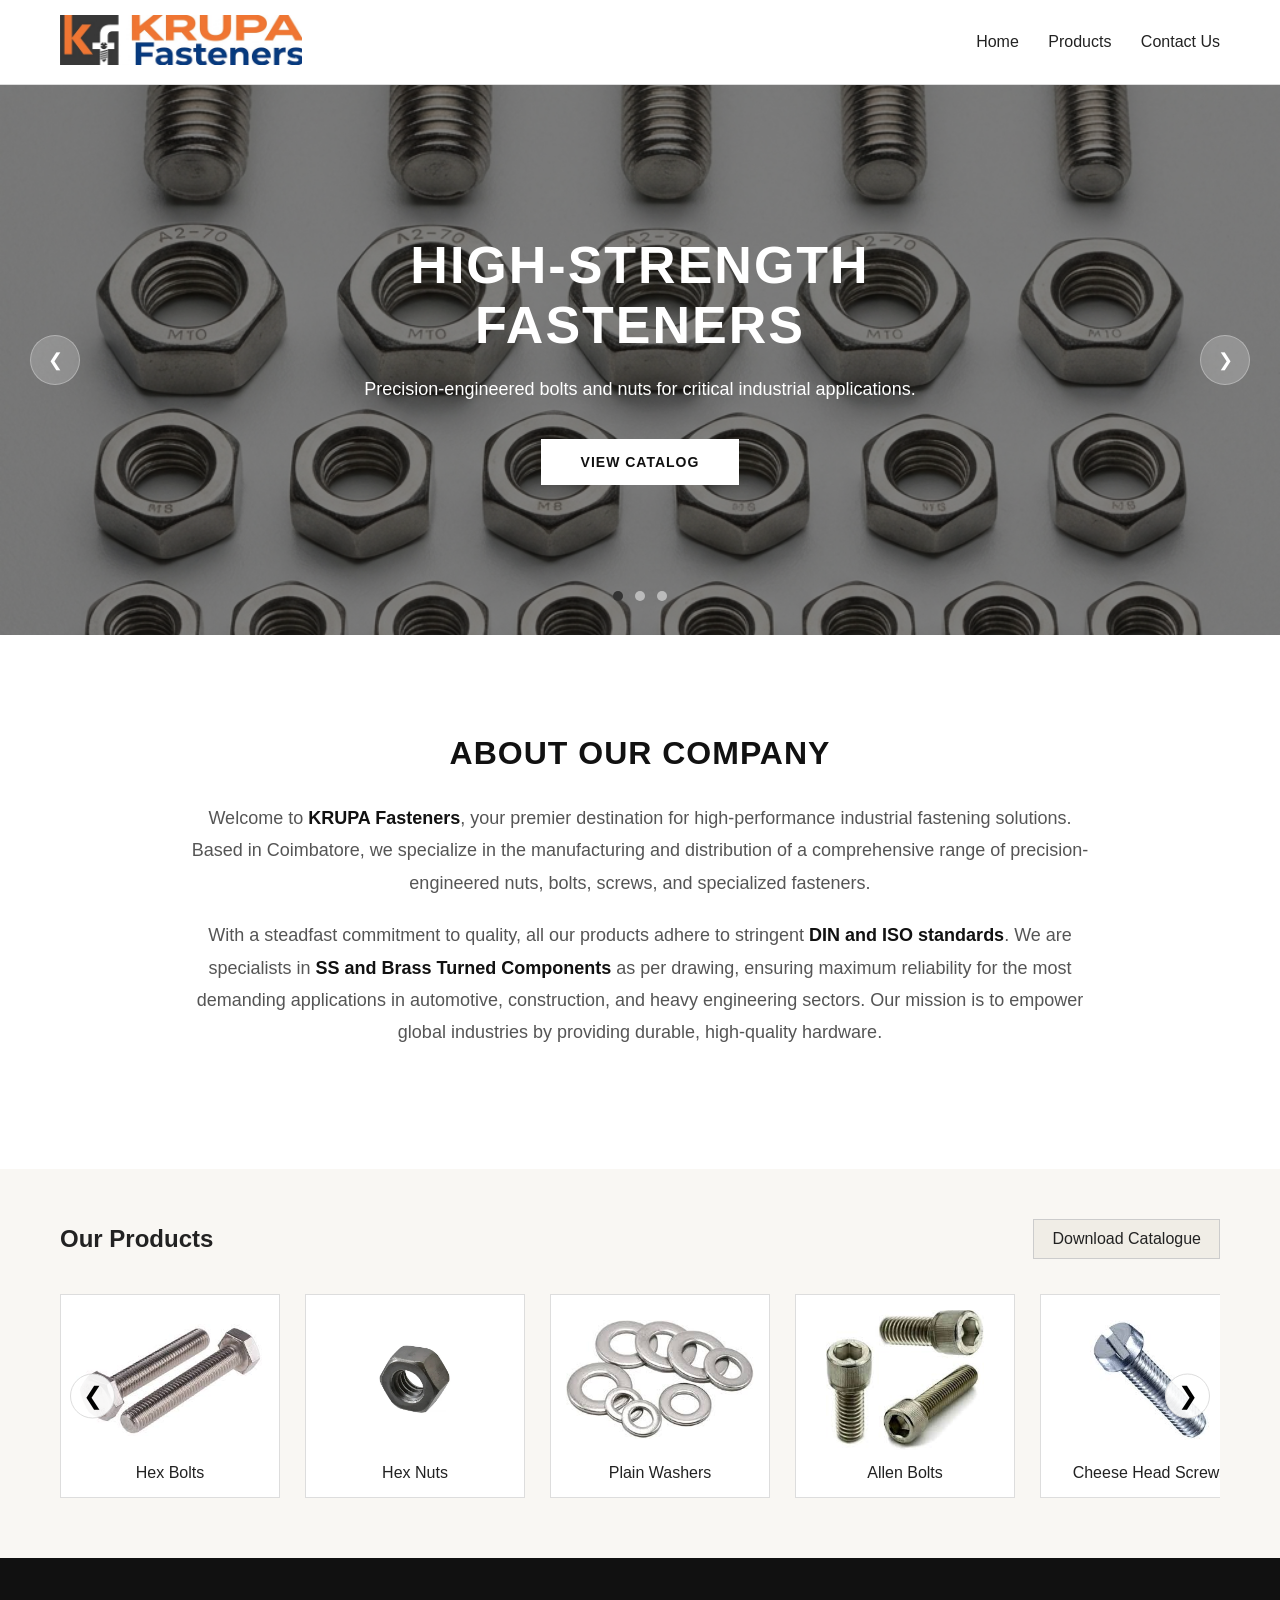
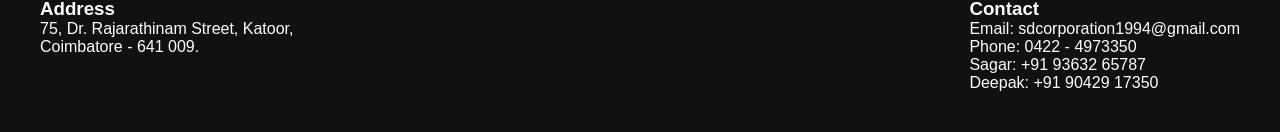
==== index.html @ 567b748f "test" ====
<!DOCTYPE html>
<html lang="en">
<head>
    <meta charset="UTF-8">
    <title>KRUPA Fasteners</title>
    <link rel="stylesheet" href="css/style.css">
</head>
<body>

<!-- NAVBAR -->
<header class="navbar">
    <div class="logo">
        <img src="assets/logo.png" alt="Company Logo">
    </div>
    <nav>
        <a href="index.html">Home</a>
        <a href="products.html">Products</a>
        <a href="contact.html">Contact Us</a>
    </nav>
</header>

<!-- HERO SLIDER -->
<section class="slider">
    <div class="slides">
        <div class="slide active">
            <img src="assets/slide1.png" alt="Industrial Bolts">
            <div class="slide-content">
                <h1>High-Strength Fasteners</h1>
                <p>Precision-engineered bolts and nuts for critical industrial applications.</p>
                <a href="products.html" class="hero-btn">View Catalog</a>
            </div>
        </div>
        
        <div class="slide">
            <img src="assets/slide2.png" alt="Manufacturing Facility">
            <div class="slide-content">
                <h1>Global Supply Chain</h1>
                <p>Trusted by major industries worldwide for consistent quality and reliability.</p>
                <a href="contact.html" class="hero-btn">Get a Quote</a>
            </div>
        </div>

        <div class="slide">
            <img src="assets/slide3.png" alt="Precision Screws">
            <div class="slide-content">
                <h1>Quality Assured</h1>
                <p>Every fastener is tested to meet international DIN and ISO standards.</p>
                <a href="products.html" class="hero-btn">Explore Products</a>
            </div>
        </div>
    </div>

    <button class="arrow left">&#10094;</button>
    <button class="arrow right">&#10095;</button>

    <div class="dots">
        <span class="dot active"></span>
        <span class="dot"></span>
        <span class="dot"></span>
    </div>
</section>

<!-- ABOUT -->
<section class="about">
    <h2>About Our Company</h2>
    <p>
        Welcome to <strong>KRUPA Fasteners</strong>, your premier destination for high-performance industrial fastening solutions. Based in Coimbatore, we specialize in the manufacturing and distribution of a comprehensive range of precision-engineered nuts, bolts, screws, and specialized fasteners. 
    </p>
    <p>
        With a steadfast commitment to quality, all our products adhere to stringent <strong>DIN and ISO standards</strong>. We are specialists in <strong>SS and Brass Turned Components</strong> as per drawing, ensuring maximum reliability for the most demanding applications in automotive, construction, and heavy engineering sectors. Our mission is to empower global industries by providing durable, high-quality hardware.
    </p>
</section>

<!-- PRODUCT CAROUSEL -->
<section class="product-carousel">

    <div class="products-header">
        <h2>Our Products</h2>
        <a href="assets/catalogue.pdf" class="catalogue-btn" download>
            Download Catalogue
        </a>
    </div>

    <div class="carousel-container">
        <button class="c-arrow c-left">&#10094;</button>
        
        <div class="carousel-track">
            <div class="product-card" data-product="hex-bolts">
                <img src="assets/products/hex-bolts.png" alt="">
                <span>Hex Bolts</span>
            </div>

            <div class="product-card" data-product="hex-nuts">
                <img src="assets/products/hex-nuts.png" alt="">
                <span>Hex Nuts</span>
            </div>

            <div class="product-card" data-product="plain-washers">
                <img src="assets/products/plain-washers.png" alt="">
                <span>Plain Washers</span>
            </div>

            <div class="product-card" data-product="allen-bolts">
                <img src="assets/products/allen-bolts.png" alt="">
                <span>Allen Bolts</span>
            </div>

            <div class="product-card" data-product="cheese-head-screws">
                <img src="assets/products/cheese-head-screws.png" alt="">
                <span>Cheese Head Screws</span>
            </div>

            <div class="product-card" data-product="fully-threaded-studs">
                <img src="assets/products/fully-threaded-studs.png" alt="">
                <span>Fully Threaded Studs</span>
            </div>

        </div>

        <button class="c-arrow c-right">&#10095;</button>
    </div>
</section>


<footer>
    <div class="footer-content">
        <div>
            <h3>Address</h3>
            <p>75, Dr. Rajarathinam Street, Katoor,</p>
            <p>Coimbatore - 641 009.</p>
        </div>
        <div>
            <h3>Contact</h3>
            <p>Email: sdcorporation1994@gmail.com</p>
            <p>Phone: 0422 - 4973350</p>
            <p>Sagar: +91 93632 65787</p>
            <p>Deepak: +91 90429 17350</p>
        </div>
    </div>
</footer>

<script src="js/script.js"></script>
</body>
</html>
---- css/style.css ----
* {
    margin: 0;
    padding: 0;
    box-sizing: border-box;
    font-family: Arial, sans-serif;
}

body {
    background: #f9f7f3;
    color: #222;
}

/* NAVBAR */
.navbar {
    display: flex;
    justify-content: space-between;
    align-items: center;
    padding: 15px 60px;
    background: #fff;
    border-bottom: 1px solid #ddd;
}

.logo img {
    height: 50px;
}

.navbar nav a {
    margin-left: 25px;
    text-decoration: none;
    color: #222;
}

/* SLIDER */
.slider {
    position: relative;
    height: 550px;
    background: #000;
}

.slides {
    position: relative;
    height: 100%;
}

.slide {
    position: absolute;
    inset: 0;
    width: 100%;
    height: 100%;
    opacity: 0;
    transition: opacity 1s ease-in-out;
    display: flex;
    align-items: center;
    justify-content: center;
    text-align: center;
}

.slide.active {
    opacity: 1;
    z-index: 1;
}

.slide img {
    position: absolute;
    inset: 0;
    width: 100%;
    height: 100%;
    object-fit: cover;
    filter: brightness(50%); /* Darken image for text clarity */
}

.slide-content {
    position: relative;
    z-index: 2;
    color: #fff;
    max-width: 800px;
    padding: 20px;
    transform: translateY(20px);
    transition: all 0.8s ease-out 0.3s;
    opacity: 0;
}

.slide.active .slide-content {
    transform: translateY(0);
    opacity: 1;
}

.slide-content h1 {
    font-size: 52px;
    text-transform: uppercase;
    letter-spacing: 2px;
    margin-bottom: 20px;
    font-weight: 800;
}

.slide-content p {
    font-size: 18px;
    margin-bottom: 35px;
    line-height: 1.6;
}

.hero-btn {
    display: inline-block;
    padding: 15px 40px;
    background: #fff;
    color: #111;
    text-decoration: none;
    font-weight: bold;
    text-transform: uppercase;
    font-size: 14px;
    letter-spacing: 1px;
    transition: all 0.3s;
}

.hero-btn:hover {
    background: #111;
    color: #fff;
}

.arrow {
    position: absolute;
    top: 50%;
    transform: translateY(-50%);
    background: rgba(255,255,255,0.2);
    color: #fff;
    border: 1px solid rgba(255,255,255,0.3);
    width: 50px;
    height: 50px;
    border-radius: 50%;
    font-size: 18px;
    cursor: pointer;
    z-index: 10;
    transition: all 0.3s;
    display: flex;
    align-items: center;
    justify-content: center;
}

.arrow:hover {
    background: #fff;
    color: #111;
}

.arrow.left { left: 30px; }
.arrow.right { right: 30px; }

.dots {
    position: absolute;
    bottom: 30px;
    width: 100%;
    text-align: center;
    z-index: 10;
}

.dot {
    height: 10px;
    width: 10px;
    background: #bbb;
    display: inline-block;
    border-radius: 50%;
    margin: 0 4px;
    cursor: pointer;
}

.dot.active {
    background: #333;
}

/* ABOUT */
.about {
    padding: 100px 20px;
    text-align: center;
    background: #fff;
}

.about h2 {
    font-size: 32px;
    margin-bottom: 30px;
    text-transform: uppercase;
    letter-spacing: 1px;
    color: #111;
}

.about p {
    max-width: 900px;
    margin: 0 auto 20px auto;
    font-size: 18px;
    line-height: 1.8;
    color: #555;
}

.about strong {
    color: #111;
}

/* PRODUCT CAROUSEL */
.product-carousel {
    padding: 50px 60px;
    overflow: hidden;
}

.products-header {
    display: flex;
    justify-content: space-between;
    align-items: center;
    margin-bottom: 25px;
}

.catalogue-btn {
    padding: 10px 18px;
    border: 1px solid #ccc;
    background: #f0ede6;
    color: #222;
    text-decoration: none;
}

.catalogue-btn:hover {
    background: #222;
    color: #fff;
}

.carousel-container {
    position: relative;
    display: flex;
    align-items: center;
    overflow: hidden;
}

.carousel-track {
    display: flex;
    transition: transform 0.5s ease-in-out;
    padding: 10px 0;
}

.c-arrow {
    position: absolute;
    top: 50%;
    transform: translateY(-50%);
    background: rgba(255, 255, 255, 0.9);
    border: 1px solid #ddd;
    font-size: 24px;
    padding: 10px;
    cursor: pointer;
    z-index: 5;
    border-radius: 50%;
    width: 45px;
    height: 45px;
    display: flex;
    align-items: center;
    justify-content: center;
    transition: background 0.3s, color 0.3s;
}

.c-arrow:hover {
    background: #111;
    color: #fff;
}

.c-left { left: 10px; }
.c-right { right: 10px; }

.product-card {
    min-width: 220px;
    margin-right: 25px;
    background: #fff;
    border: 1px solid #ddd;
    padding: 15px;
    text-align: center;
    cursor: pointer;
    transition: transform 0.3s, box-shadow 0.3s;
}

.product-card img {
    width: 100%;
    height: 140px;
    object-fit: contain;
    margin-bottom: 10px;
}

.product-card:hover {
    transform: translateY(-6px);
    box-shadow: 0 10px 25px rgba(0,0,0,0.1);
}


/* FOOTER */
footer {
    background: #111;
    color: #fff;
    padding: 40px;
}

.footer-content {
    display: flex;
    justify-content: space-between;
}

/* RESPONSIVE */
@media (max-width: 768px) {
    .navbar {
        flex-direction: column;
        gap: 15px;
    }

    .products-header {
        flex-direction: column;
        gap: 15px;
    }

    .footer-content {
        flex-direction: column;
        text-align: center;
        gap: 20px;
    }
}

/* -------- SINGLE PRODUCT LISTING -------- */

.product-listing {
    padding: 80px 20px;
    background: #f9f7f3;
}

.product-card-single {
    max-width: 1100px;
    margin: 0 auto;
    background: #fff;
    border: 1px solid #ddd;
    display: flex;
    align-items: flex-start;
    gap: 60px;
    padding: 60px;
}

.product-image-side {
    flex: 1;
    display: flex;
    justify-content: center;
    background: #fdfcf9;
    padding: 40px;
    border: 1px solid #eee;
}

.product-image-side img {
    width: 100%;
    max-width: 450px;
    height: auto;
    object-fit: contain;
}

.product-info-side {
    flex: 1.2;
}

.product-info-side h1 {
    font-size: 36px;
    color: #111;
    margin-bottom: 20px;
    border-bottom: 2px solid #111;
    padding-bottom: 15px;
    display: inline-block;
}

#productDescription {
    font-size: 16px;
    line-height: 1.8;
    color: #444;
}

#productDescription ul {
    margin-top: 20px;
    padding-left: 20px;
    list-style-type: square;
}

#productDescription li {
    margin-bottom: 12px;
}

.inquiry-btn {
    display: inline-block;
    margin-top: 40px;
    background: #111;
    color: #fff;
    padding: 18px 45px;
    text-decoration: none;
    text-transform: uppercase;
    font-weight: bold;
    font-size: 14px;
    letter-spacing: 1px;
    transition: background 0.3s;
}

.inquiry-btn:hover {
    background: #333;
}

/* MOBILE */
@media (max-width: 992px) {
    .product-card-single {
        flex-direction: column;
        padding: 40px 20px;
        gap: 40px;
    }

    .product-image-side, .product-info-side {
        flex: none;
        width: 100%;
    }

    .product-info-side h1 {
        font-size: 28px;
    }
}

/* -------- PRODUCTS CATALOG PAGE -------- */

.products-hero {
    background: #111;
    color: #fff;
    padding: 80px 20px;
    text-align: center;
}

.products-hero h1 {
    font-size: 42px;
    margin-bottom: 10px;
}

.category-nav {
    display: flex;
    justify-content: center;
    gap: 20px;
    padding: 20px;
    background: #fff;
    position: sticky;
    top: 0;
    z-index: 10;
    border-bottom: 1px solid #ddd;
}

.category-nav a {
    text-decoration: none;
    color: #666;
    font-weight: 600;
    font-size: 14px;
    text-transform: uppercase;
}

.category-nav a:hover {
    color: #111;
}

.products-container {
    padding: 40px 60px;
}

.category-section {
    margin-bottom: 60px;
    scroll-margin-top: 80px; /* Offset for sticky nav */
}

.category-header {
    border-left: 5px solid #111;
    padding-left: 15px;
    margin-bottom: 30px;
}


.category-header h2 {
    font-size: 28px;
    color: #111;
    text-transform: uppercase;
}

.product-grid {
    display: grid;
    grid-template-columns: repeat(auto-fill, minmax(220px, 1fr));
    gap: 30px;
}

/* Redefining product card for grid use */
.category-section .product-card {
    margin-right: 0;
    min-width: unset;
}

.navbar nav a.active {
    font-weight: bold;
    border-bottom: 2px solid #111;
}

@media (max-width: 768px) {
    .products-container {
        padding: 30px 20px;
    }
    
    .category-nav {
        overflow-x: auto;
        justify-content: flex-start;
        padding: 15px 20px;
    }
    
    .category-nav a {
        white-space: nowrap;
    }
    
    .products-hero h1 {
        font-size: 32px;
    }
}

/* -------- CONTACT US PAGE -------- */

.contact-hero {
    background: #111;
    color: #fff;
    padding: 80px 20px;
    text-align: center;
}

.contact-wrapper {
    max-width: 1100px;
    margin: 60px auto;
    padding: 0 20px;
}

.contact-grid {
    display: grid;
    grid-template-columns: 1fr 1.5fr;
    gap: 50px;
    background: #fff;
    border: 1px solid #ddd;
}

.contact-info-panel {
    background: #fdfcf9;
    padding: 40px;
    border-right: 1px solid #eee;
}

.info-item {
    margin-bottom: 35px;
}

.info-item h3 {
    font-size: 14px;
    text-transform: uppercase;
    color: #888;
    letter-spacing: 1.5px;
    margin-bottom: 10px;
}

.info-item p {
    font-size: 18px;
    color: #111;
    font-weight: 500;
}

.contact-form-panel {
    padding: 40px;
}

.contact-form-panel h2 {
    font-size: 24px;
    margin-bottom: 25px;
}

.form-group {
    margin-bottom: 20px;
}

.form-group label {
    display: block;
    margin-bottom: 8px;
    font-size: 14px;
    font-weight: 600;
}

.form-group input, 
.form-group textarea {
    width: 100%;
    padding: 12px;
    border: 1px solid #ccc;
    font-size: 16px;
}

.form-group textarea {
    height: 150px;
    resize: none;
}

.submit-btn {
    background: #111;
    color: #fff;
    padding: 15px 30px;
    border: none;
    font-size: 16px;
    cursor: pointer;
    text-transform: uppercase;
    font-weight: bold;
    transition: background 0.3s;
}

.submit-btn:hover {
    background: #333;
}

.map-section {
    margin-top: 60px;
}

.map-container {
    width: 100%;
    height: 400px;
    background: #eee;
    border: 1px solid #ddd;
}

@media (max-width: 900px) {
    .contact-grid {
        grid-template-columns: 1fr;
    }
    
    .contact-info-panel {
        border-right: none;
        border-bottom: 1px solid #eee;
    }
}
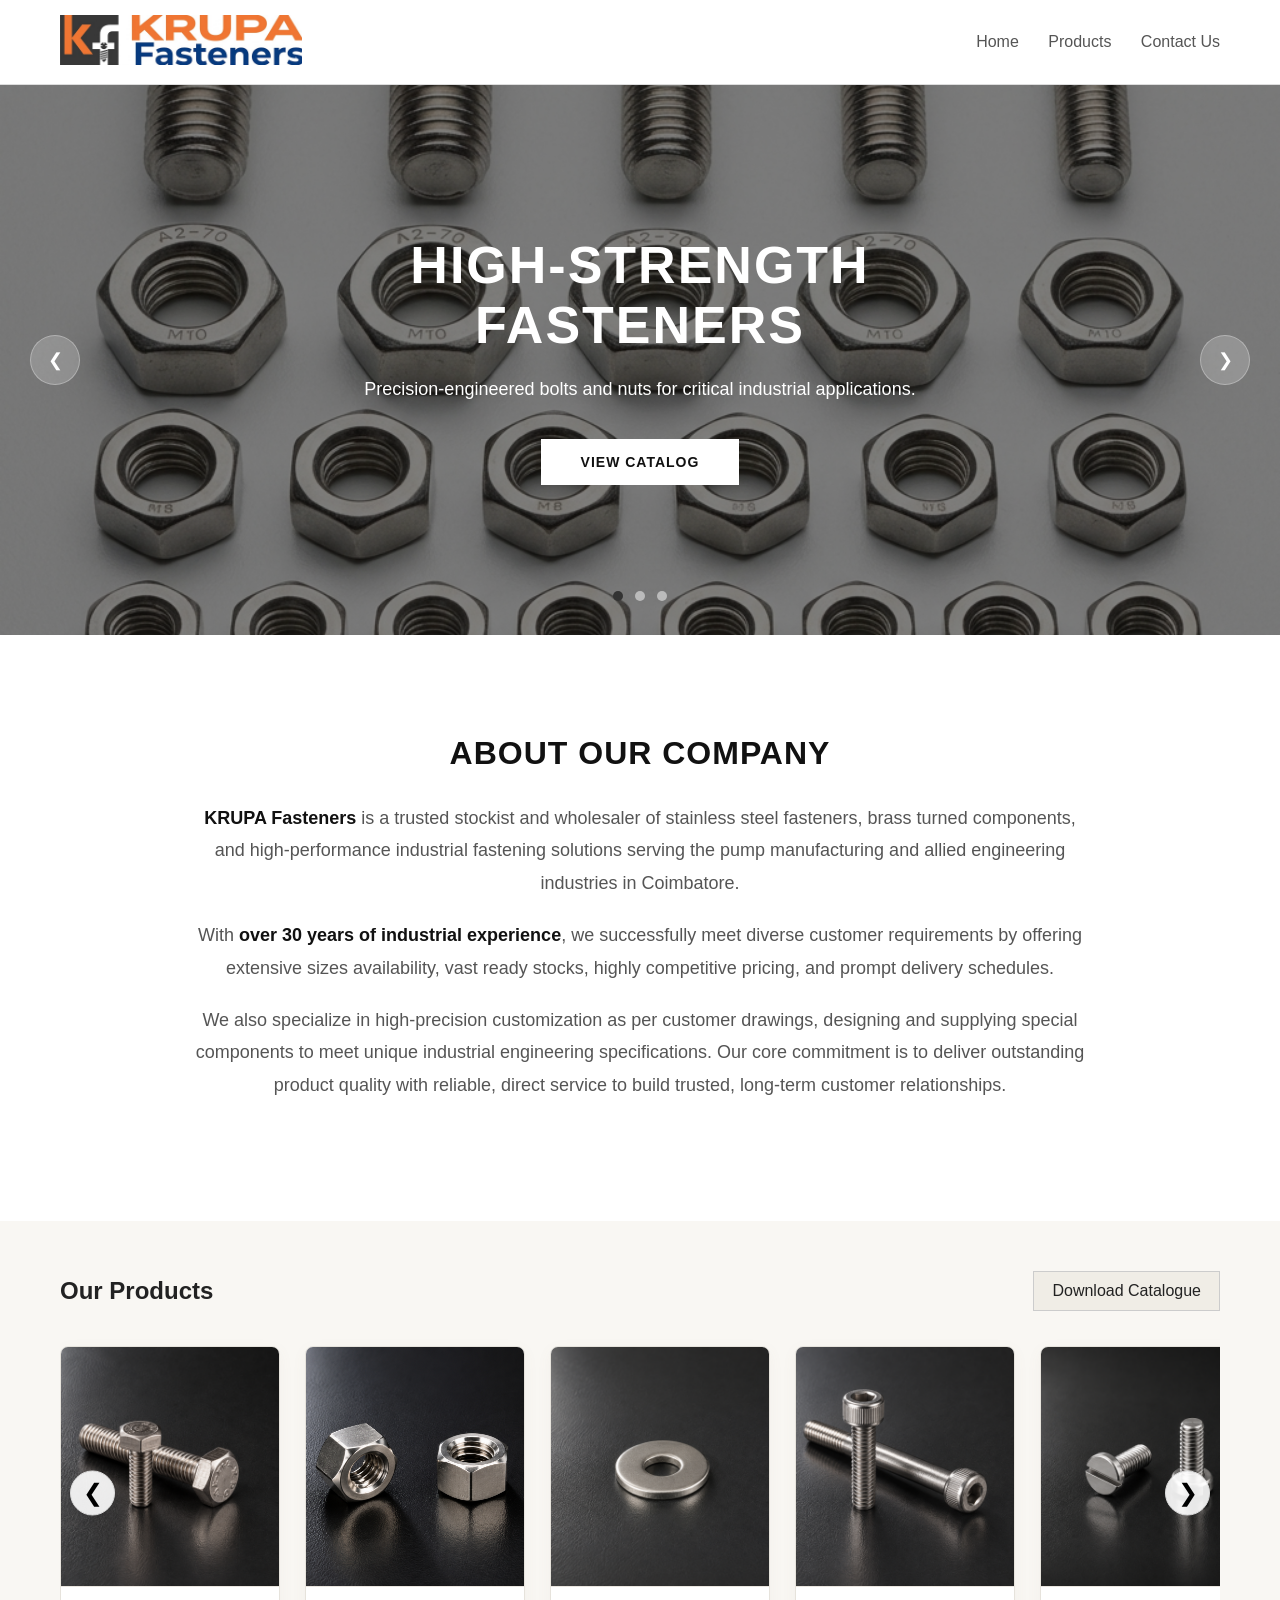
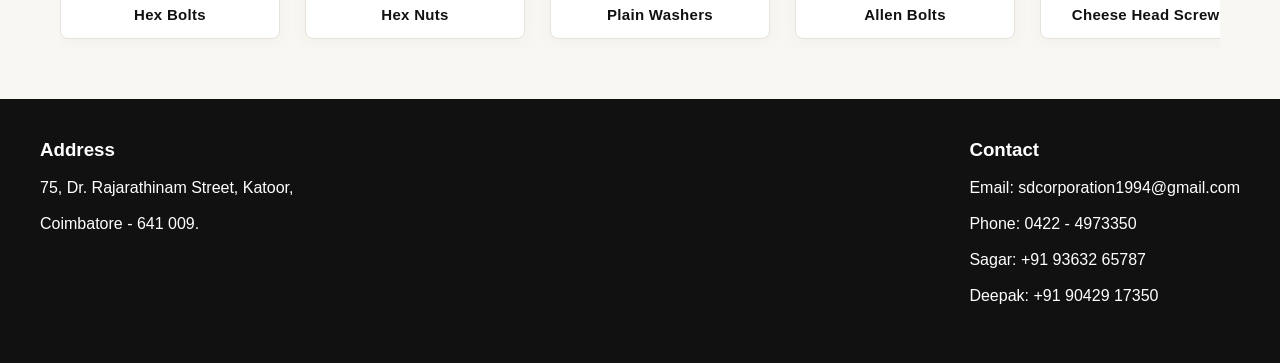
==== commit b42b3717: "v2" ====
--- a/index.html
+++ b/index.html
@@ -1,144 +1,158 @@
 <!DOCTYPE html>
 <html lang="en">
+
 <head>
     <meta charset="UTF-8">
+    <meta name="viewport" content="width=device-width, initial-scale=1.0">
     <title>KRUPA Fasteners</title>
     <link rel="stylesheet" href="css/style.css">
 </head>
+
 <body>
 
-<!-- NAVBAR -->
-<header class="navbar">
-    <div class="logo">
-        <img src="assets/logo.png" alt="Company Logo">
-    </div>
-    <nav>
-        <a href="index.html">Home</a>
-        <a href="products.html">Products</a>
-        <a href="contact.html">Contact Us</a>
-    </nav>
-</header>
+    <!-- NAVBAR -->
+    <header class="navbar">
+        <div class="logo">
+            <img src="assets/logo.png" alt="Company Logo">
+        </div>
+        <nav>
+            <a href="index.html">Home</a>
+            <a href="products.html">Products</a>
+            <a href="contact.html">Contact Us</a>
+        </nav>
+    </header>
 
-<!-- HERO SLIDER -->
-<section class="slider">
-    <div class="slides">
-        <div class="slide active">
-            <img src="assets/slide1.png" alt="Industrial Bolts">
-            <div class="slide-content">
-                <h1>High-Strength Fasteners</h1>
-                <p>Precision-engineered bolts and nuts for critical industrial applications.</p>
-                <a href="products.html" class="hero-btn">View Catalog</a>
+    <!-- HERO SLIDER -->
+    <section class="slider">
+        <div class="slides">
+            <div class="slide active">
+                <img src="assets/slide1.png" alt="Industrial Bolts">
+                <div class="slide-content">
+                    <h1>High-Strength Fasteners</h1>
+                    <p>Precision-engineered bolts and nuts for critical industrial applications.</p>
+                    <a href="products.html" class="hero-btn">View Catalog</a>
+                </div>
             </div>
-        </div>
-        
-        <div class="slide">
-            <img src="assets/slide2.png" alt="Manufacturing Facility">
-            <div class="slide-content">
-                <h1>Global Supply Chain</h1>
-                <p>Trusted by major industries worldwide for consistent quality and reliability.</p>
-                <a href="contact.html" class="hero-btn">Get a Quote</a>
+
+            <div class="slide">
+                <img src="assets/slide2.png" alt="Manufacturing Facility">
+                <div class="slide-content">
+                    <h1>Global Supply Chain</h1>
+                    <p>Trusted by major industries worldwide for consistent quality and reliability.</p>
+                    <a href="contact.html" class="hero-btn">Get a Quote</a>
+                </div>
+            </div>
+
+            <div class="slide">
+                <img src="assets/slide3.png" alt="Precision Screws">
+                <div class="slide-content">
+                    <h1>Quality Assured</h1>
+                    <p>Every fastener is tested to meet international DIN and ISO standards.</p>
+                    <a href="products.html" class="hero-btn">Explore Products</a>
+                </div>
             </div>
         </div>
 
-        <div class="slide">
-            <img src="assets/slide3.png" alt="Precision Screws">
-            <div class="slide-content">
-                <h1>Quality Assured</h1>
-                <p>Every fastener is tested to meet international DIN and ISO standards.</p>
-                <a href="products.html" class="hero-btn">Explore Products</a>
+        <button class="arrow left">&#10094;</button>
+        <button class="arrow right">&#10095;</button>
+
+        <div class="dots">
+            <span class="dot active"></span>
+            <span class="dot"></span>
+            <span class="dot"></span>
+        </div>
+    </section>
+
+    <!-- ABOUT -->
+    <section class="about">
+        <h2>About Our Company</h2>
+        <p>
+            <strong>KRUPA Fasteners</strong> is a trusted stockist and wholesaler of stainless steel fasteners, brass
+            turned components, and high-performance industrial fastening solutions serving the pump manufacturing and
+            allied engineering industries in Coimbatore.
+        </p>
+        <p>
+            With <strong>over 30 years of industrial experience</strong>, we successfully meet diverse customer
+            requirements by offering extensive sizes availability, vast ready stocks, highly competitive pricing, and
+            prompt delivery schedules.
+        </p>
+        <p>
+            We also specialize in high-precision customization as per customer drawings, designing and supplying special
+            components to meet unique industrial engineering specifications. Our core commitment is to deliver
+            outstanding product quality with reliable, direct service to build trusted, long-term customer
+            relationships.
+        </p>
+    </section>
+
+    <!-- PRODUCT CAROUSEL -->
+    <section class="product-carousel">
+
+        <div class="products-header">
+            <h2>Our Products</h2>
+            <a href="assets/catalogue.pdf" class="catalogue-btn" download>
+                Download Catalogue
+            </a>
+        </div>
+
+        <div class="carousel-container">
+            <button class="c-arrow c-left">&#10094;</button>
+
+            <div class="carousel-track">
+                <div class="product-card" data-product="hex-bolts">
+                    <img src="assets/products/hex-bolts.png" alt="">
+                    <span>Hex Bolts</span>
+                </div>
+
+                <div class="product-card" data-product="hex-nuts">
+                    <img src="assets/products/hex-nuts.png" alt="">
+                    <span>Hex Nuts</span>
+                </div>
+
+                <div class="product-card" data-product="plain-washers">
+                    <img src="assets/products/plain-washers.png" alt="">
+                    <span>Plain Washers</span>
+                </div>
+
+                <div class="product-card" data-product="allen-bolts">
+                    <img src="assets/products/allen-bolts.png" alt="">
+                    <span>Allen Bolts</span>
+                </div>
+
+                <div class="product-card" data-product="cheese-head-screws">
+                    <img src="assets/products/cheese-head-screws.png" alt="">
+                    <span>Cheese Head Screws</span>
+                </div>
+
+                <div class="product-card" data-product="fully-threaded-studs">
+                    <img src="assets/products/fully-threaded-studs.png" alt="">
+                    <span>Fully Threaded Studs</span>
+                </div>
+
+            </div>
+
+            <button class="c-arrow c-right">&#10095;</button>
+        </div>
+    </section>
+
+
+    <footer>
+        <div class="footer-content">
+            <div>
+                <h3>Address</h3><br />
+                <p>75, Dr. Rajarathinam Street, Katoor,</p><br />
+                <p>Coimbatore - 641 009.</p><br />
+            </div>
+            <div>
+                <h3>Contact</h3><br />
+                <p>Email: sdcorporation1994@gmail.com</p><br />
+                <p>Phone: 0422 - 4973350</p><br />
+                <p>Sagar: +91 93632 65787</p><br />
+                <p>Deepak: +91 90429 17350</p><br />
             </div>
         </div>
-    </div>
+    </footer>
 
-    <button class="arrow left">&#10094;</button>
-    <button class="arrow right">&#10095;</button>
+    <script src="js/script.js"></script>
+</body>
 
-    <div class="dots">
-        <span class="dot active"></span>
-        <span class="dot"></span>
-        <span class="dot"></span>
-    </div>
-</section>
-
-<!-- ABOUT -->
-<section class="about">
-    <h2>About Our Company</h2>
-    <p>
-        Welcome to <strong>KRUPA Fasteners</strong>, your premier destination for high-performance industrial fastening solutions. Based in Coimbatore, we specialize in the manufacturing and distribution of a comprehensive range of precision-engineered nuts, bolts, screws, and specialized fasteners. 
-    </p>
-    <p>
-        With a steadfast commitment to quality, all our products adhere to stringent <strong>DIN and ISO standards</strong>. We are specialists in <strong>SS and Brass Turned Components</strong> as per drawing, ensuring maximum reliability for the most demanding applications in automotive, construction, and heavy engineering sectors. Our mission is to empower global industries by providing durable, high-quality hardware.
-    </p>
-</section>
-
-<!-- PRODUCT CAROUSEL -->
-<section class="product-carousel">
-
-    <div class="products-header">
-        <h2>Our Products</h2>
-        <a href="assets/catalogue.pdf" class="catalogue-btn" download>
-            Download Catalogue
-        </a>
-    </div>
-
-    <div class="carousel-container">
-        <button class="c-arrow c-left">&#10094;</button>
-        
-        <div class="carousel-track">
-            <div class="product-card" data-product="hex-bolts">
-                <img src="assets/products/hex-bolts.png" alt="">
-                <span>Hex Bolts</span>
-            </div>
-
-            <div class="product-card" data-product="hex-nuts">
-                <img src="assets/products/hex-nuts.png" alt="">
-                <span>Hex Nuts</span>
-            </div>
-
-            <div class="product-card" data-product="plain-washers">
-                <img src="assets/products/plain-washers.png" alt="">
-                <span>Plain Washers</span>
-            </div>
-
-            <div class="product-card" data-product="allen-bolts">
-                <img src="assets/products/allen-bolts.png" alt="">
-                <span>Allen Bolts</span>
-            </div>
-
-            <div class="product-card" data-product="cheese-head-screws">
-                <img src="assets/products/cheese-head-screws.png" alt="">
-                <span>Cheese Head Screws</span>
-            </div>
-
-            <div class="product-card" data-product="fully-threaded-studs">
-                <img src="assets/products/fully-threaded-studs.png" alt="">
-                <span>Fully Threaded Studs</span>
-            </div>
-
-        </div>
-
-        <button class="c-arrow c-right">&#10095;</button>
-    </div>
-</section>
-
-
-<footer>
-    <div class="footer-content">
-        <div>
-            <h3>Address</h3>
-            <p>75, Dr. Rajarathinam Street, Katoor,</p>
-            <p>Coimbatore - 641 009.</p>
-        </div>
-        <div>
-            <h3>Contact</h3>
-            <p>Email: sdcorporation1994@gmail.com</p>
-            <p>Phone: 0422 - 4973350</p>
-            <p>Sagar: +91 93632 65787</p>
-            <p>Deepak: +91 90429 17350</p>
-        </div>
-    </div>
-</footer>
-
-<script src="js/script.js"></script>
-</body>
-</html>
+</html>
--- a/css/style.css
+++ b/css/style.css
@@ -1,3 +1,7 @@
+html {
+    scroll-behavior: smooth;
+}
+
 * {
     margin: 0;
     padding: 0;
@@ -27,7 +31,16 @@
 .navbar nav a {
     margin-left: 25px;
     text-decoration: none;
-    color: #222;
+    color: #555; /* Soft dark gray for normal state */
+    font-weight: 500;
+    transition: color 0.3s ease, border-color 0.3s ease;
+    padding-bottom: 6px;
+    border-bottom: 2px solid transparent; /* Ready for transition */
+}
+
+.navbar nav a:hover {
+    color: #111; /* Turn rich high-contrast on hover */
+    border-color: #887456; /* Elegant warm brand-gold line on hover */
 }
 
 /* SLIDER */
@@ -262,24 +275,50 @@
 .product-card {
     min-width: 220px;
     margin-right: 25px;
-    background: #fff;
-    border: 1px solid #ddd;
-    padding: 15px;
+    background: #ffffff; /* Warm bright white */
+    border: 1px solid #e6e3dc; /* Soft warm-gray border to match #f9f7f3 page */
+    padding: 0; /* Zero padding to allow full-bleed edge-to-edge images */
     text-align: center;
-    cursor: pointer;
-    transition: transform 0.3s, box-shadow 0.3s;
+    cursor: default;
+    border-radius: 8px; /* Smooth rounded corners */
+    overflow: hidden; /* Clips the top image corners */
+    box-shadow: 0 4px 15px rgba(136, 124, 102, 0.05); /* Soft premium warm drop shadow */
+    transition: transform 0.3s cubic-bezier(0.25, 0.8, 0.25, 1), 
+                box-shadow 0.3s cubic-bezier(0.25, 0.8, 0.25, 1), 
+                border-color 0.3s ease;
 }
 
 .product-card img {
     width: 100%;
-    height: 140px;
-    object-fit: contain;
-    margin-bottom: 10px;
+    height: 240px; /* Increased height to match card width for a gorgeous square aspect ratio */
+    object-fit: cover; /* Cover fills the image space perfectly for dark studio images */
+    background: #1a1a1a; /* Dark base matching dark image backgrounds */
+    border-bottom: 1px solid #eae6df; /* Very subtle separation line */
+    transition: transform 0.4s cubic-bezier(0.25, 0.8, 0.25, 1);
+}
+
+.product-card span {
+    display: block;
+    padding: 15px 10px; /* Clean padding for the text label below */
+    font-size: 15px;
+    font-weight: 600;
+    color: #111111; /* Clean high-contrast dark text */
+    letter-spacing: 0.3px;
+    transition: color 0.3s ease;
 }
 
 .product-card:hover {
-    transform: translateY(-6px);
-    box-shadow: 0 10px 25px rgba(0,0,0,0.1);
+    transform: translateY(-8px);
+    border-color: #d1cbc0; /* Warm accent border on hover */
+    box-shadow: 0 12px 30px rgba(136, 124, 102, 0.15); /* Slightly stronger hover shadow */
+}
+
+.product-card:hover span {
+    color: #887456; /* Subtle warm golden-brown shift on hover */
+}
+
+.product-card:hover img {
+    transform: scale(1.04); /* Beautiful zoom effect on hover */
 }
 
 
@@ -300,11 +339,122 @@
     .navbar {
         flex-direction: column;
         gap: 15px;
+        padding: 15px 20px;
+    }
+    
+    .navbar nav {
+        display: flex;
+        justify-content: center;
+        gap: 20px;
+        width: 100%;
+    }
+    
+    .navbar nav a {
+        margin-left: 0;
+        font-size: 15px;
+    }
+
+    /* Homepage Slider mobile optimization */
+    .slider {
+        height: 400px;
+    }
+    
+    .slide-content {
+        padding: 15px;
+    }
+    
+    .slide-content h1 {
+        font-size: 28px;
+        margin-bottom: 15px;
+        letter-spacing: 1px;
+    }
+    
+    .slide-content p {
+        font-size: 14px;
+        margin-bottom: 20px;
+        line-height: 1.4;
+    }
+    
+    .hero-btn {
+        padding: 12px 25px;
+        font-size: 12px;
+        letter-spacing: 0.5px;
+    }
+    
+    .arrow {
+        width: 40px;
+        height: 40px;
+        font-size: 14px;
+    }
+    
+    .arrow.left { left: 15px; }
+    .arrow.right { right: 15px; }
+    
+    .dots {
+        bottom: 15px;
+    }
+
+    /* About section mobile optimization */
+    .about {
+        padding: 60px 15px;
+    }
+    
+    .about h2 {
+        font-size: 24px;
+        margin-bottom: 20px;
+    }
+    
+    .about p {
+        font-size: 15px;
+        line-height: 1.6;
+        margin-bottom: 15px;
+    }
+
+    /* Homepage Carousel mobile optimization */
+    .product-carousel {
+        padding: 40px 15px;
     }
 
     .products-header {
-        flex-direction: column;
-        gap: 15px;
+        display: flex;
+        flex-direction: row; /* Force side-by-side layout on mobile */
+        justify-content: space-between;
+        align-items: center;
+        width: 100%;
+        margin-bottom: 20px;
+    }
+    
+    .products-header h2 {
+        font-size: 20px; /* Scaled down slightly to fit on one line with button */
+    }
+    
+    .catalogue-btn {
+        padding: 7px 12px; /* Tighter padding for mobile screens */
+        font-size: 12px; /* Smaller text size */
+        white-space: nowrap; /* Prevent button text wrapping */
+    }
+    
+    .c-arrow {
+        width: 38px;
+        height: 38px;
+        font-size: 16px;
+    }
+    
+    .c-left { left: 5px; }
+    .c-right { right: 5px; }
+
+    .product-card {
+        min-width: 180px;
+        margin-right: 15px;
+        padding: 10px;
+    }
+    
+    .product-card img {
+        height: 110px;
+    }
+    
+    .product-card span {
+        font-size: 14px;
     }
 
     .footer-content {
@@ -324,21 +474,25 @@
 .product-card-single {
     max-width: 1100px;
     margin: 0 auto;
-    background: #fff;
-    border: 1px solid #ddd;
-    display: flex;
-    align-items: flex-start;
+    background: #ffffff; /* Warm bright white */
+    border: 1px solid #e6e3dc; /* Soft warm-gray border */
+    border-radius: 12px;
+    display: flex;
+    align-items: center; /* Center vertically */
     gap: 60px;
-    padding: 60px;
+    padding: 50px;
+    box-shadow: 0 15px 40px rgba(136, 124, 102, 0.08); /* Soft premium drop shadow */
 }
 
 .product-image-side {
     flex: 1;
     display: flex;
     justify-content: center;
-    background: #fdfcf9;
-    padding: 40px;
-    border: 1px solid #eee;
+    align-items: center;
+    background: #1a1a1a; /* Sleek dark frame matching image backgrounds */
+    padding: 30px;
+    border: 1px solid #eae6df;
+    border-radius: 8px;
 }
 
 .product-image-side img {
@@ -346,6 +500,7 @@
     max-width: 450px;
     height: auto;
     object-fit: contain;
+    border-radius: 4px;
 }
 
 .product-info-side {
@@ -354,17 +509,18 @@
 
 .product-info-side h1 {
     font-size: 36px;
-    color: #111;
+    color: #111111; /* High-contrast text */
     margin-bottom: 20px;
-    border-bottom: 2px solid #111;
+    border-bottom: 2px solid #eae6df;
     padding-bottom: 15px;
-    display: inline-block;
+    display: block;
+    letter-spacing: 0.5px;
 }
 
 #productDescription {
     font-size: 16px;
     line-height: 1.8;
-    color: #444;
+    color: #444444; /* Clean charcoal gray text */
 }
 
 #productDescription ul {
@@ -375,24 +531,27 @@
 
 #productDescription li {
     margin-bottom: 12px;
+    letter-spacing: 0.2px;
 }
 
 .inquiry-btn {
     display: inline-block;
     margin-top: 40px;
-    background: #111;
-    color: #fff;
-    padding: 18px 45px;
+    background: #111111; /* Striking contrast dark button */
+    color: #ffffff;
+    padding: 16px 40px;
     text-decoration: none;
     text-transform: uppercase;
     font-weight: bold;
     font-size: 14px;
     letter-spacing: 1px;
-    transition: background 0.3s;
+    border-radius: 4px;
+    transition: background 0.3s, transform 0.2s;
 }
 
 .inquiry-btn:hover {
-    background: #333;
+    background: #333333;
+    transform: translateY(-2px);
 }
 
 /* MOBILE */
@@ -475,7 +634,7 @@
 
 .product-grid {
     display: grid;
-    grid-template-columns: repeat(auto-fill, minmax(220px, 1fr));
+    grid-template-columns: repeat(3, 1fr); /* Exactly three products per row on desktop */
     gap: 30px;
 }
 
@@ -487,26 +646,47 @@
 
 .navbar nav a.active {
     font-weight: bold;
+    color: #111;
     border-bottom: 2px solid #111;
 }
 
 @media (max-width: 768px) {
     .products-container {
-        padding: 30px 20px;
+        padding: 30px 15px;
     }
     
     .category-nav {
-        overflow-x: auto;
-        justify-content: flex-start;
-        padding: 15px 20px;
+        overflow-x: hidden; /* Prevent horizontal scrolling */
+        justify-content: center; /* Center items beautifully */
+        flex-wrap: wrap; /* Gracefully wrap on ultra-narrow screens instead of scrolling */
+        gap: 8px 12px; /* Tight, balanced spacing */
+        padding: 12px 10px;
     }
     
     .category-nav a {
         white-space: nowrap;
+        font-size: 11px; /* Smaller font size to avoid scrolling */
+        letter-spacing: 0.3px;
     }
     
     .products-hero h1 {
-        font-size: 32px;
+        font-size: 30px;
+    }
+    
+    /* 2-Column Responsive Grid to make cards look beautifully square */
+    .product-grid {
+        grid-template-columns: repeat(2, 1fr);
+        gap: 15px;
+    }
+    
+    .category-section .product-card img {
+        height: 135px; /* Proportional square-like height for 2-column layout */
+    }
+    
+    .category-section .product-card span {
+        padding: 12px 8px;
+        font-size: 13px;
+        line-height: 1.3;
     }
 }
 
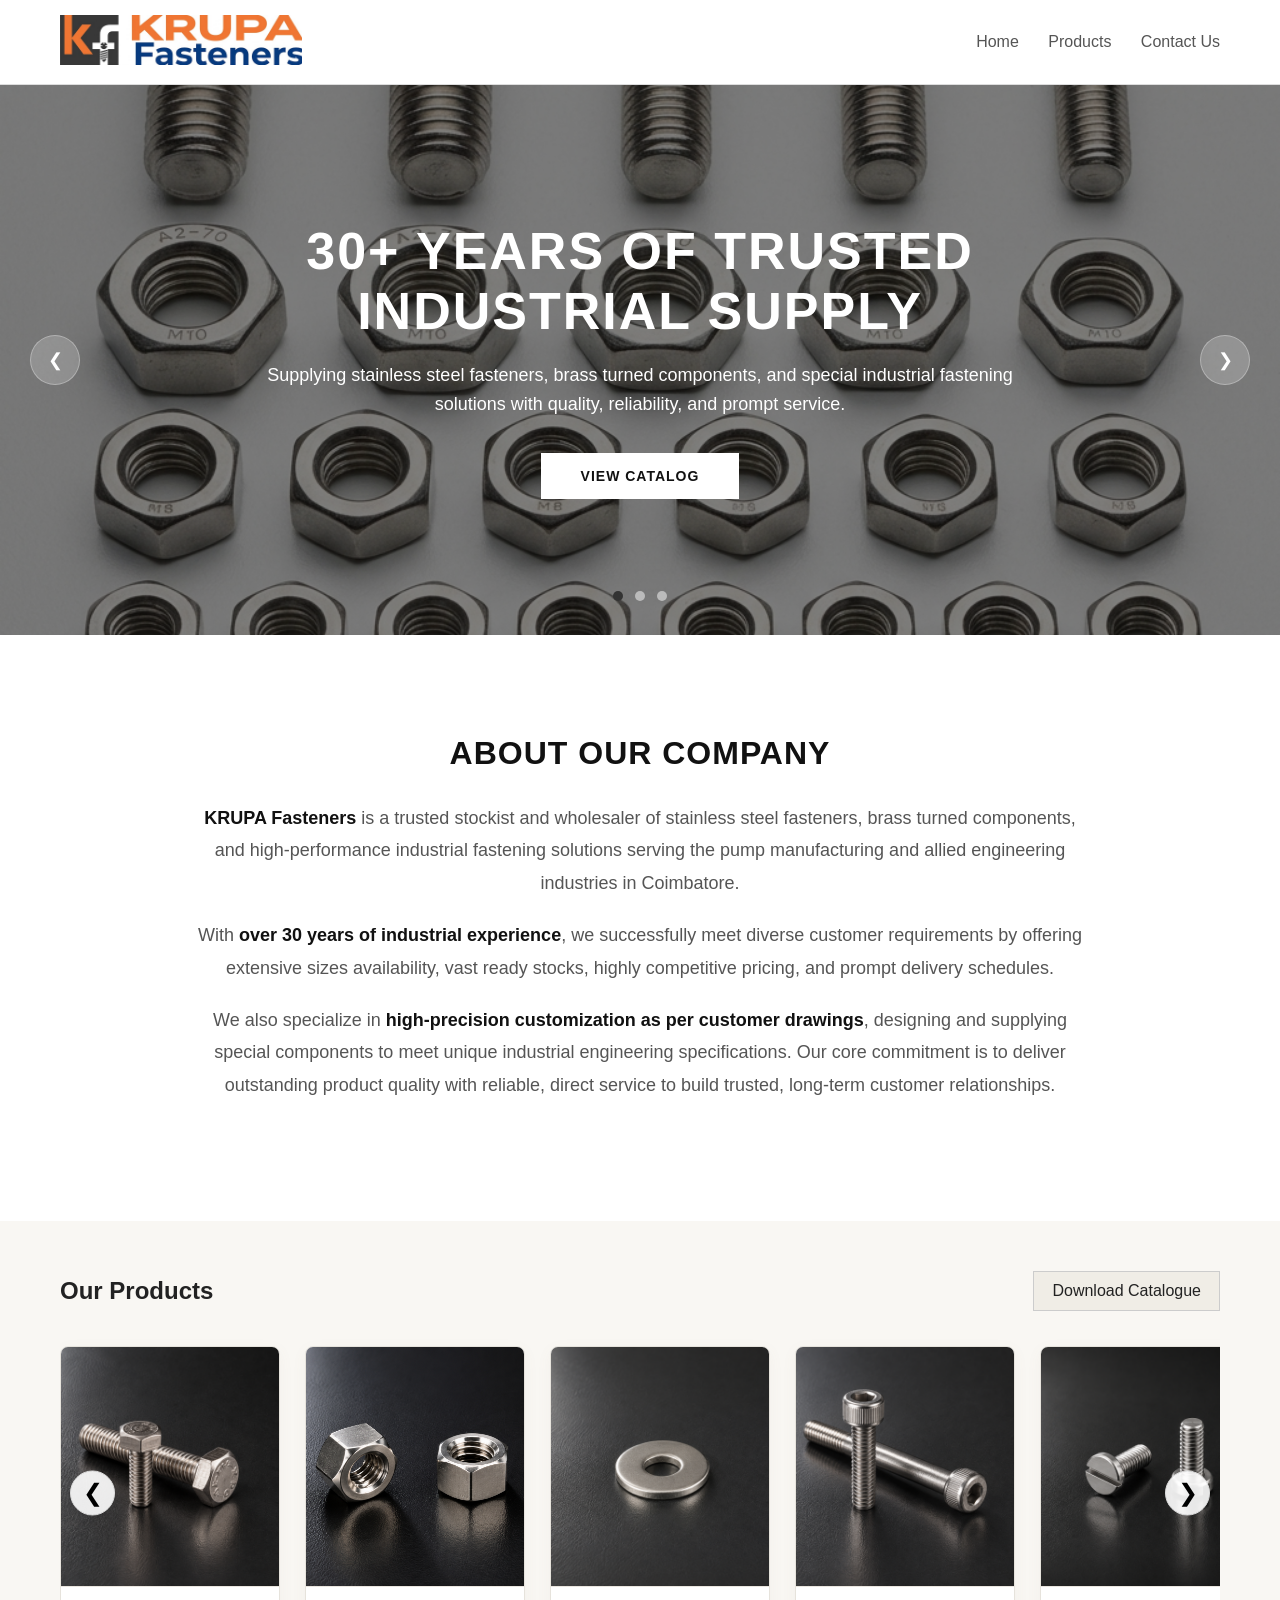
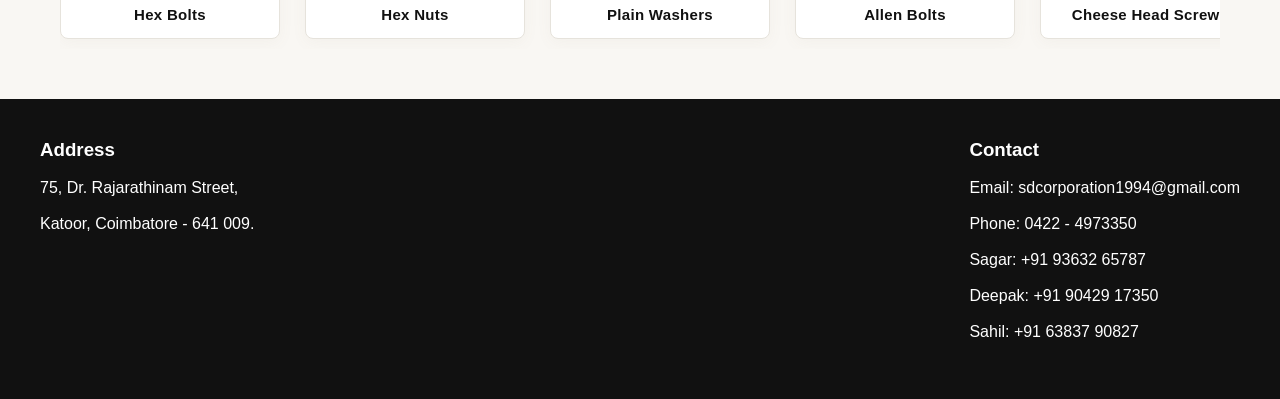
==== commit a511e299: "v3" ====
--- a/index.html
+++ b/index.html
@@ -28,8 +28,10 @@
             <div class="slide active">
                 <img src="assets/slide1.png" alt="Industrial Bolts">
                 <div class="slide-content">
-                    <h1>High-Strength Fasteners</h1>
-                    <p>Precision-engineered bolts and nuts for critical industrial applications.</p>
+                    <h1>30+ Years of Trusted Industrial Supply</h1>
+                    <p>Supplying stainless steel fasteners, brass turned components, and special industrial fastening
+                        solutions with quality, reliability, and prompt service.
+                    </p>
                     <a href="products.html" class="hero-btn">View Catalog</a>
                 </div>
             </div>
@@ -37,18 +39,21 @@
             <div class="slide">
                 <img src="assets/slide2.png" alt="Manufacturing Facility">
                 <div class="slide-content">
-                    <h1>Global Supply Chain</h1>
-                    <p>Trusted by major industries worldwide for consistent quality and reliability.</p>
-                    <a href="contact.html" class="hero-btn">Get a Quote</a>
+                    <h1>All Sizes Available. Ready Stock. Quick Delivery
+                    </h1>
+                    <p>Wide range of SS fasteners, brass turned components, and industrial special items to meet your
+                        urgent manufacturing requirements</p>
+                    <a href="products.html" class="hero-btn">Explore Products</a>
                 </div>
             </div>
 
             <div class="slide">
                 <img src="assets/slide3.png" alt="Precision Screws">
                 <div class="slide-content">
-                    <h1>Quality Assured</h1>
-                    <p>Every fastener is tested to meet international DIN and ISO standards.</p>
-                    <a href="products.html" class="hero-btn">Explore Products</a>
+                    <h1>Custom Components as Per Your Drawing</h1>
+                    <p>Precision-made special components and customized fastening solutions designed to match your exact
+                        industrial requirements</p>
+                    <a href="contact.html" class="hero-btn">Get a Quote</a>
                 </div>
             </div>
         </div>
@@ -77,7 +82,9 @@
             prompt delivery schedules.
         </p>
         <p>
-            We also specialize in high-precision customization as per customer drawings, designing and supplying special
+            We also specialize in <strong>high-precision customization as per customer drawings</strong>, designing and
+            supplying
+            special
             components to meet unique industrial engineering specifications. Our core commitment is to deliver
             outstanding product quality with reliable, direct service to build trusted, long-term customer
             relationships.
@@ -139,8 +146,8 @@
         <div class="footer-content">
             <div>
                 <h3>Address</h3><br />
-                <p>75, Dr. Rajarathinam Street, Katoor,</p><br />
-                <p>Coimbatore - 641 009.</p><br />
+                <p>75, Dr. Rajarathinam Street,</p><br />
+                <p>Katoor, Coimbatore - 641 009.</p><br />
             </div>
             <div>
                 <h3>Contact</h3><br />
@@ -148,6 +155,7 @@
                 <p>Phone: 0422 - 4973350</p><br />
                 <p>Sagar: +91 93632 65787</p><br />
                 <p>Deepak: +91 90429 17350</p><br />
+                <p>Sahil: +91 63837 90827</p><br />
             </div>
         </div>
     </footer>
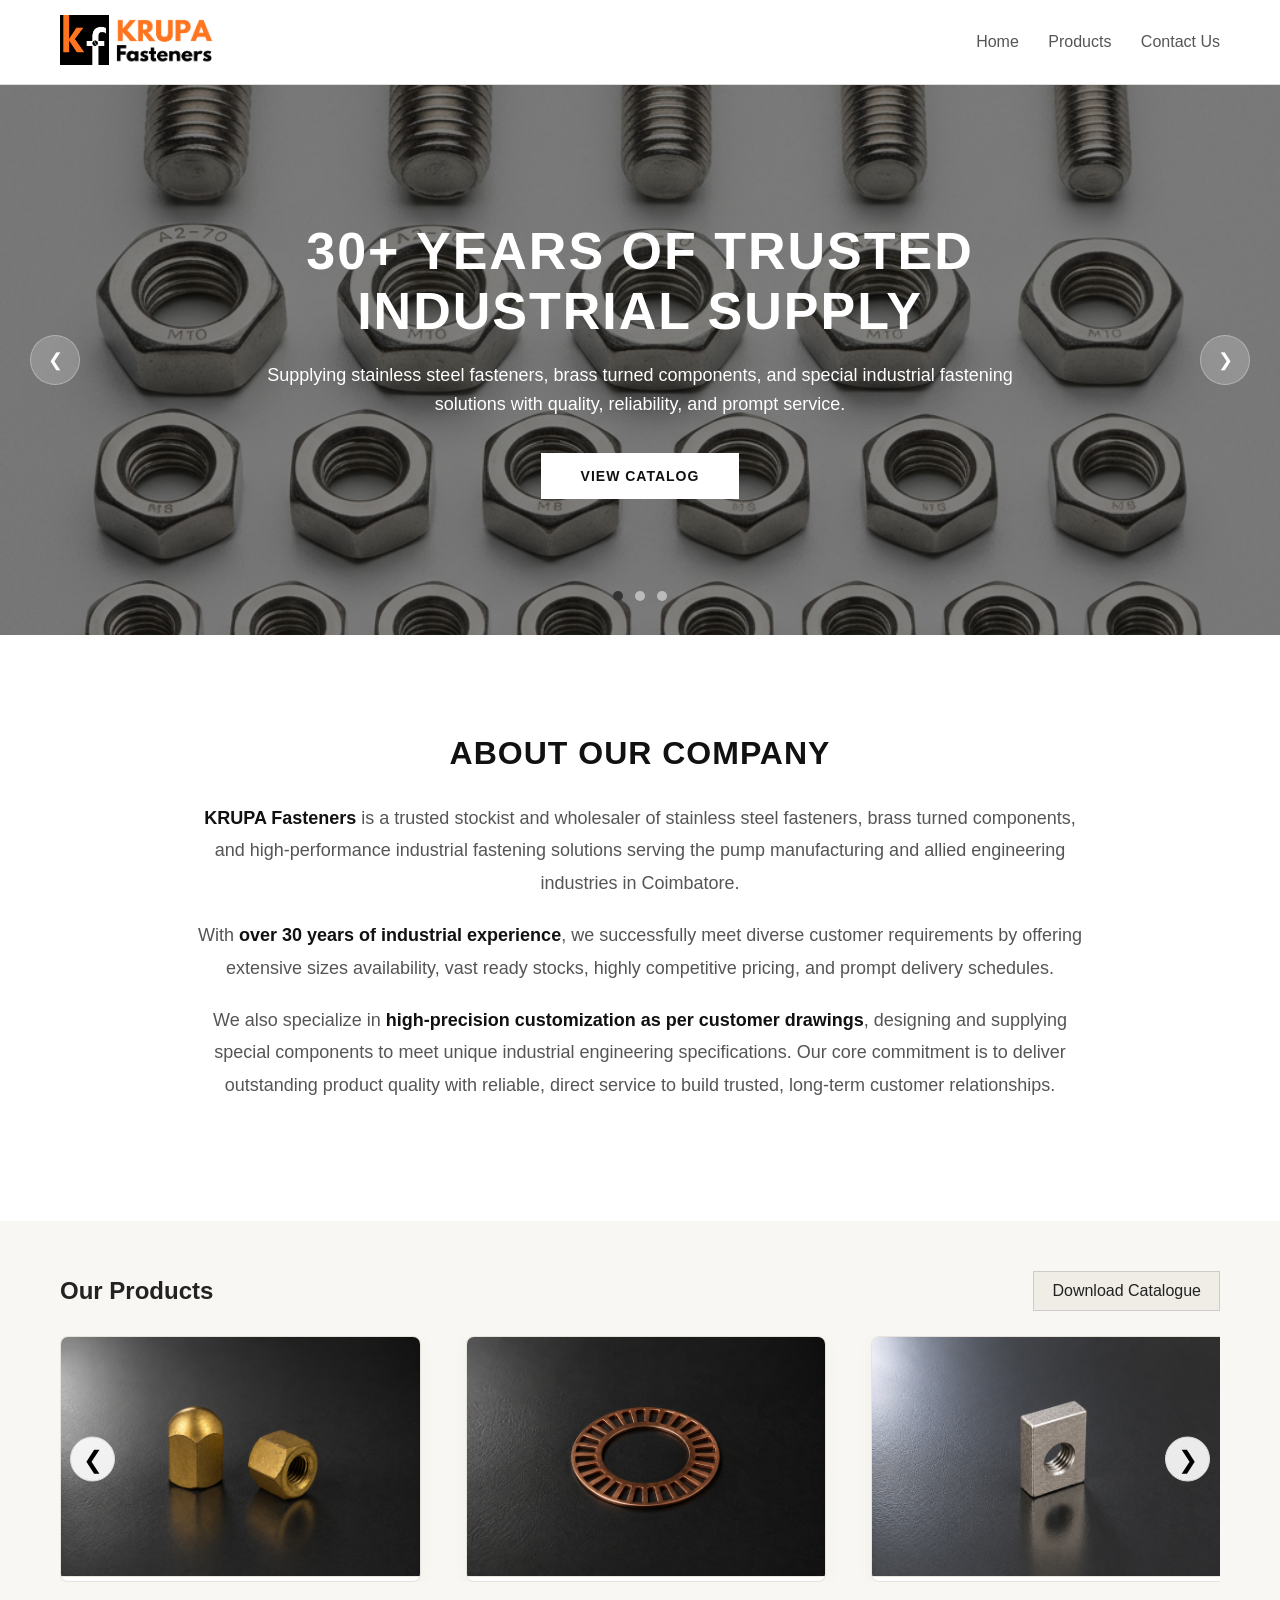
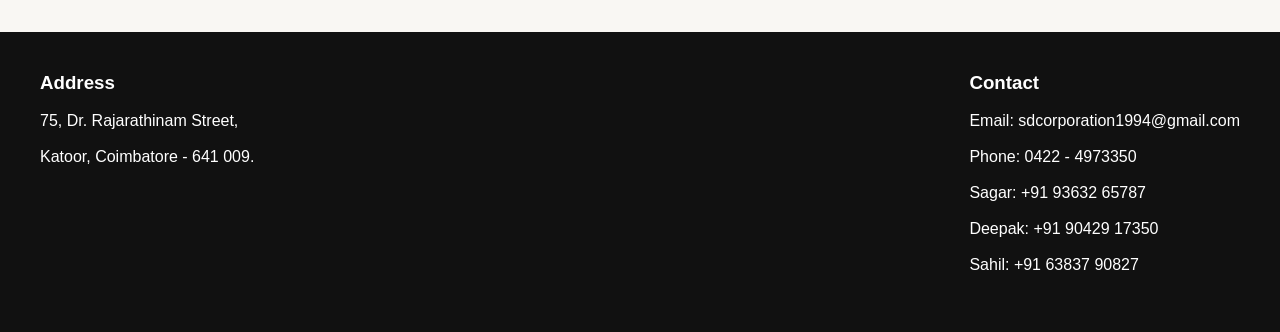
==== commit e7156bb4: "v2" ====
--- a/index.html
+++ b/index.html
@@ -13,7 +13,7 @@
     <!-- NAVBAR -->
     <header class="navbar">
         <div class="logo">
-            <img src="assets/logo.png" alt="Company Logo">
+            <img src="assets/logo.png" alt="Company Logo"><img src="assets/Text1.png">
         </div>
         <nav>
             <a href="index.html">Home</a>
@@ -102,42 +102,126 @@
         </div>
 
         <div class="carousel-container">
-            <button class="c-arrow c-left">&#10094;</button>
-
-            <div class="carousel-track">
-                <div class="product-card" data-product="hex-bolts">
-                    <img src="assets/products/hex-bolts.png" alt="">
-                    <span>Hex Bolts</span>
-                </div>
-
-                <div class="product-card" data-product="hex-nuts">
-                    <img src="assets/products/hex-nuts.png" alt="">
-                    <span>Hex Nuts</span>
-                </div>
-
-                <div class="product-card" data-product="plain-washers">
-                    <img src="assets/products/plain-washers.png" alt="">
-                    <span>Plain Washers</span>
-                </div>
-
-                <div class="product-card" data-product="allen-bolts">
-                    <img src="assets/products/allen-bolts.png" alt="">
-                    <span>Allen Bolts</span>
-                </div>
-
-                <div class="product-card" data-product="cheese-head-screws">
-                    <img src="assets/products/cheese-head-screws.png" alt="">
-                    <span>Cheese Head Screws</span>
-                </div>
-
-                <div class="product-card" data-product="fully-threaded-studs">
-                    <img src="assets/products/fully-threaded-studs.png" alt="">
-                    <span>Fully Threaded Studs</span>
-                </div>
-
-            </div>
-
-            <button class="c-arrow c-right">&#10095;</button>
+
+        <button class="c-arrow c-left">&#10094;</button>
+
+        <div class="carousel-track">
+
+            <!-- ORIGINAL ITEMS -->
+
+            <div class="product-card">
+                <img src="assets/products/1.png" alt="">
+            </div>
+
+            <div class="product-card">
+                <img src="assets/products/2.png" alt="">
+            </div>
+
+            <div class="product-card">
+                <img src="assets/products/10.png" alt="">
+            </div>
+
+            <div class="product-card">
+                <img src="assets/products/4.png" alt="">
+            </div>
+
+            <div class="product-card">
+                <img src="assets/products/5.png" alt="">
+            </div>
+
+            <div class="product-card">
+                <img src="assets/products/7.png" alt="">
+            </div>
+
+            <div class="product-card">
+                <img src="assets/products/8.png" alt="">
+            </div>
+
+            <div class="product-card">
+                <img src="assets/products/9.png" alt="">
+            </div>
+
+            <div class="product-card">
+                <img src="assets/products/3.png" alt="">
+            </div>
+
+            <div class="product-card">
+                <img src="assets/products/6.png" alt="">
+            </div>
+
+            <div class="product-card">
+                <img src="assets/products/11.png" alt="">
+            </div>
+
+            <div class="product-card">
+                <img src="assets/products/12.png" alt="">
+            </div>
+
+            <div class="product-card">
+                <img src="assets/products/13.png" alt="">
+            </div>
+
+
+
+
+
+            <!-- DUPLICATED ITEMS FOR INFINITE LOOP -->
+
+            <div class="product-card">
+                <img src="assets/products/1.png" alt="">
+            </div>
+
+            <div class="product-card">
+                <img src="assets/products/2.png" alt="">
+            </div>
+
+            <div class="product-card">
+                <img src="assets/products/10.png" alt="">
+            </div>
+
+            <div class="product-card">
+                <img src="assets/products/4.png" alt="">
+            </div>
+
+            <div class="product-card">
+                <img src="assets/products/5.png" alt="">
+            </div>
+
+            <div class="product-card">
+                <img src="assets/products/7.png" alt="">
+            </div>
+
+            <div class="product-card">
+                <img src="assets/products/8.png" alt="">
+            </div>
+
+            <div class="product-card">
+                <img src="assets/products/9.png" alt="">
+            </div>
+
+            <div class="product-card">
+                <img src="assets/products/3.png" alt="">
+            </div>
+
+            <div class="product-card">
+                <img src="assets/products/6.png" alt="">
+            </div>
+
+            <div class="product-card">
+                <img src="assets/products/11.png" alt="">
+            </div>
+
+            <div class="product-card">
+                <img src="assets/products/12.png" alt="">
+            </div>
+
+            <div class="product-card">
+                <img src="assets/products/13.png" alt="">
+            </div>
+
+        </div>
+
+        <button class="c-arrow c-right">&#10095;</button>
         </div>
     </section>
 
--- a/css/style.css
+++ b/css/style.css
@@ -234,15 +234,24 @@
 
 .carousel-container {
     position: relative;
-    display: flex;
-    align-items: center;
     overflow: hidden;
-}
+    width: 100%;
+}
+
+/* TRACK */
 
 .carousel-track {
     display: flex;
-    transition: transform 0.5s ease-in-out;
-    padding: 10px 0;
+    gap: 20px;
+    width: max-content;
+
+    animation: autoScroll 40s linear infinite;
+}
+
+/* Pause on hover */
+
+.carousel-track:hover {
+    animation-play-state: paused;
 }
 
 .c-arrow {
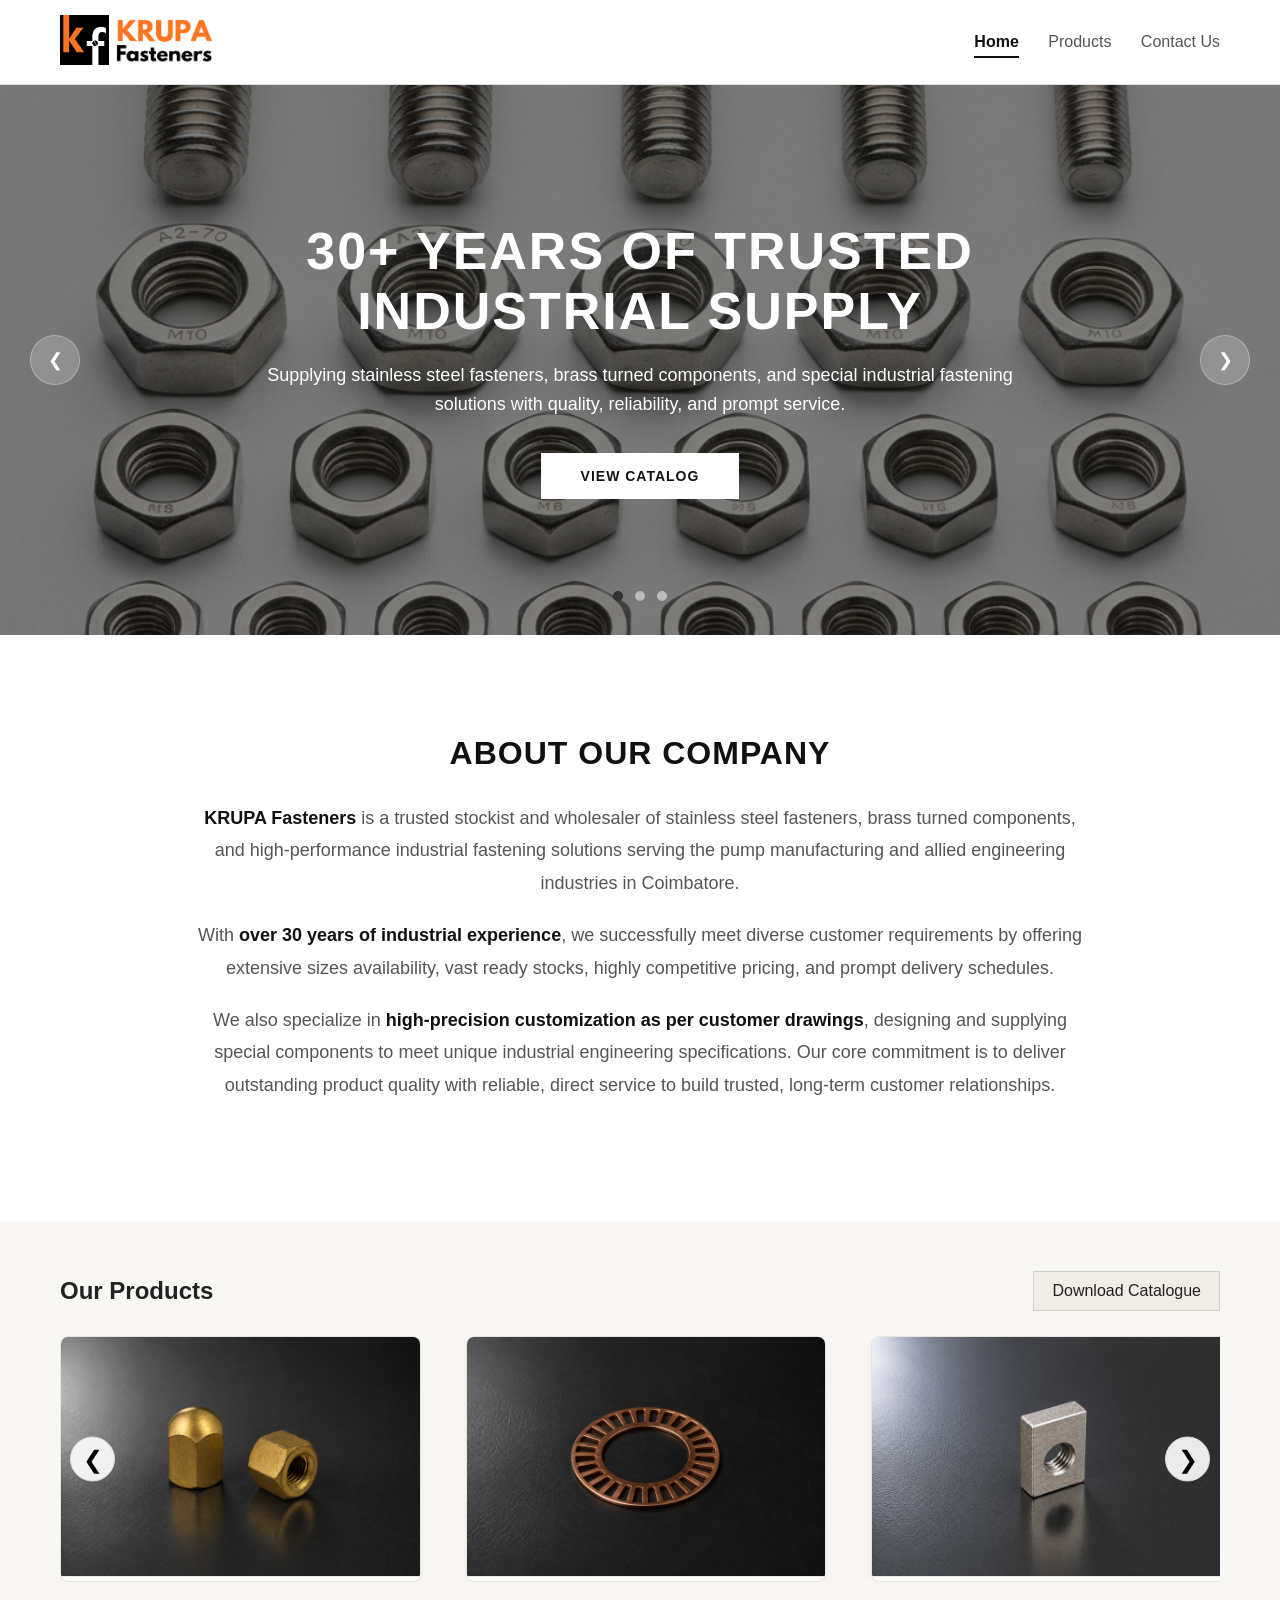
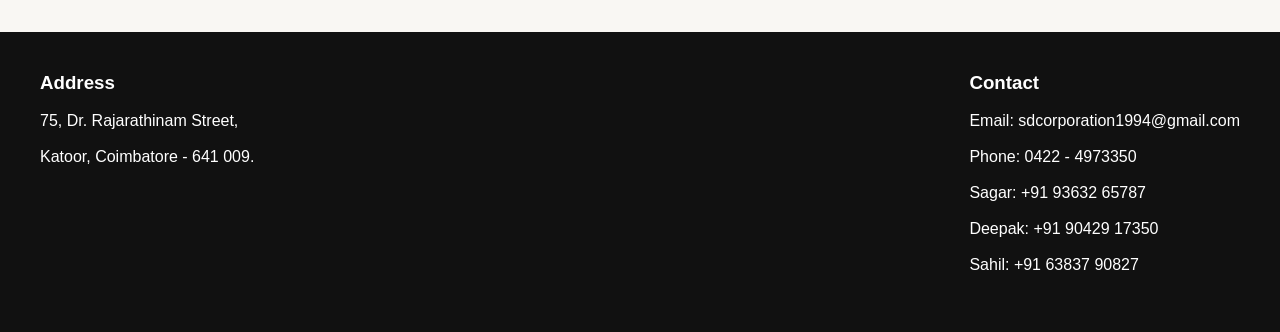
==== commit 56f835d3: "Refactor website structure and enhance navigation - Implemented single-page application architecture" ====
--- a/index.html
+++ b/index.html
@@ -16,12 +16,14 @@
             <img src="assets/logo.png" alt="Company Logo"><img src="assets/Text1.png">
         </div>
         <nav>
-            <a href="index.html">Home</a>
-            <a href="products.html">Products</a>
-            <a href="contact.html">Contact Us</a>
+            <a href="#home">Home</a>
+            <a href="#products">Products</a>
+            <a href="#contact">Contact Us</a>
         </nav>
     </header>
 
+    <!-- HOME SECTION -->
+    <section id="home">
     <!-- HERO SLIDER -->
     <section class="slider">
         <div class="slides">
@@ -32,7 +34,7 @@
                     <p>Supplying stainless steel fasteners, brass turned components, and special industrial fastening
                         solutions with quality, reliability, and prompt service.
                     </p>
-                    <a href="products.html" class="hero-btn">View Catalog</a>
+                    <a href="#products" class="hero-btn">View Catalog</a>
                 </div>
             </div>
 
@@ -43,7 +45,7 @@
                     </h1>
                     <p>Wide range of SS fasteners, brass turned components, and industrial special items to meet your
                         urgent manufacturing requirements</p>
-                    <a href="products.html" class="hero-btn">Explore Products</a>
+                    <a href="#products" class="hero-btn">Explore Products</a>
                 </div>
             </div>
 
@@ -53,7 +55,7 @@
                     <h1>Custom Components as Per Your Drawing</h1>
                     <p>Precision-made special components and customized fastening solutions designed to match your exact
                         industrial requirements</p>
-                    <a href="contact.html" class="hero-btn">Get a Quote</a>
+                    <a href="#contact" class="hero-btn">Get a Quote</a>
                 </div>
             </div>
         </div>
@@ -66,6 +68,7 @@
             <span class="dot"></span>
             <span class="dot"></span>
         </div>
+    </section>
     </section>
 
     <!-- ABOUT -->
